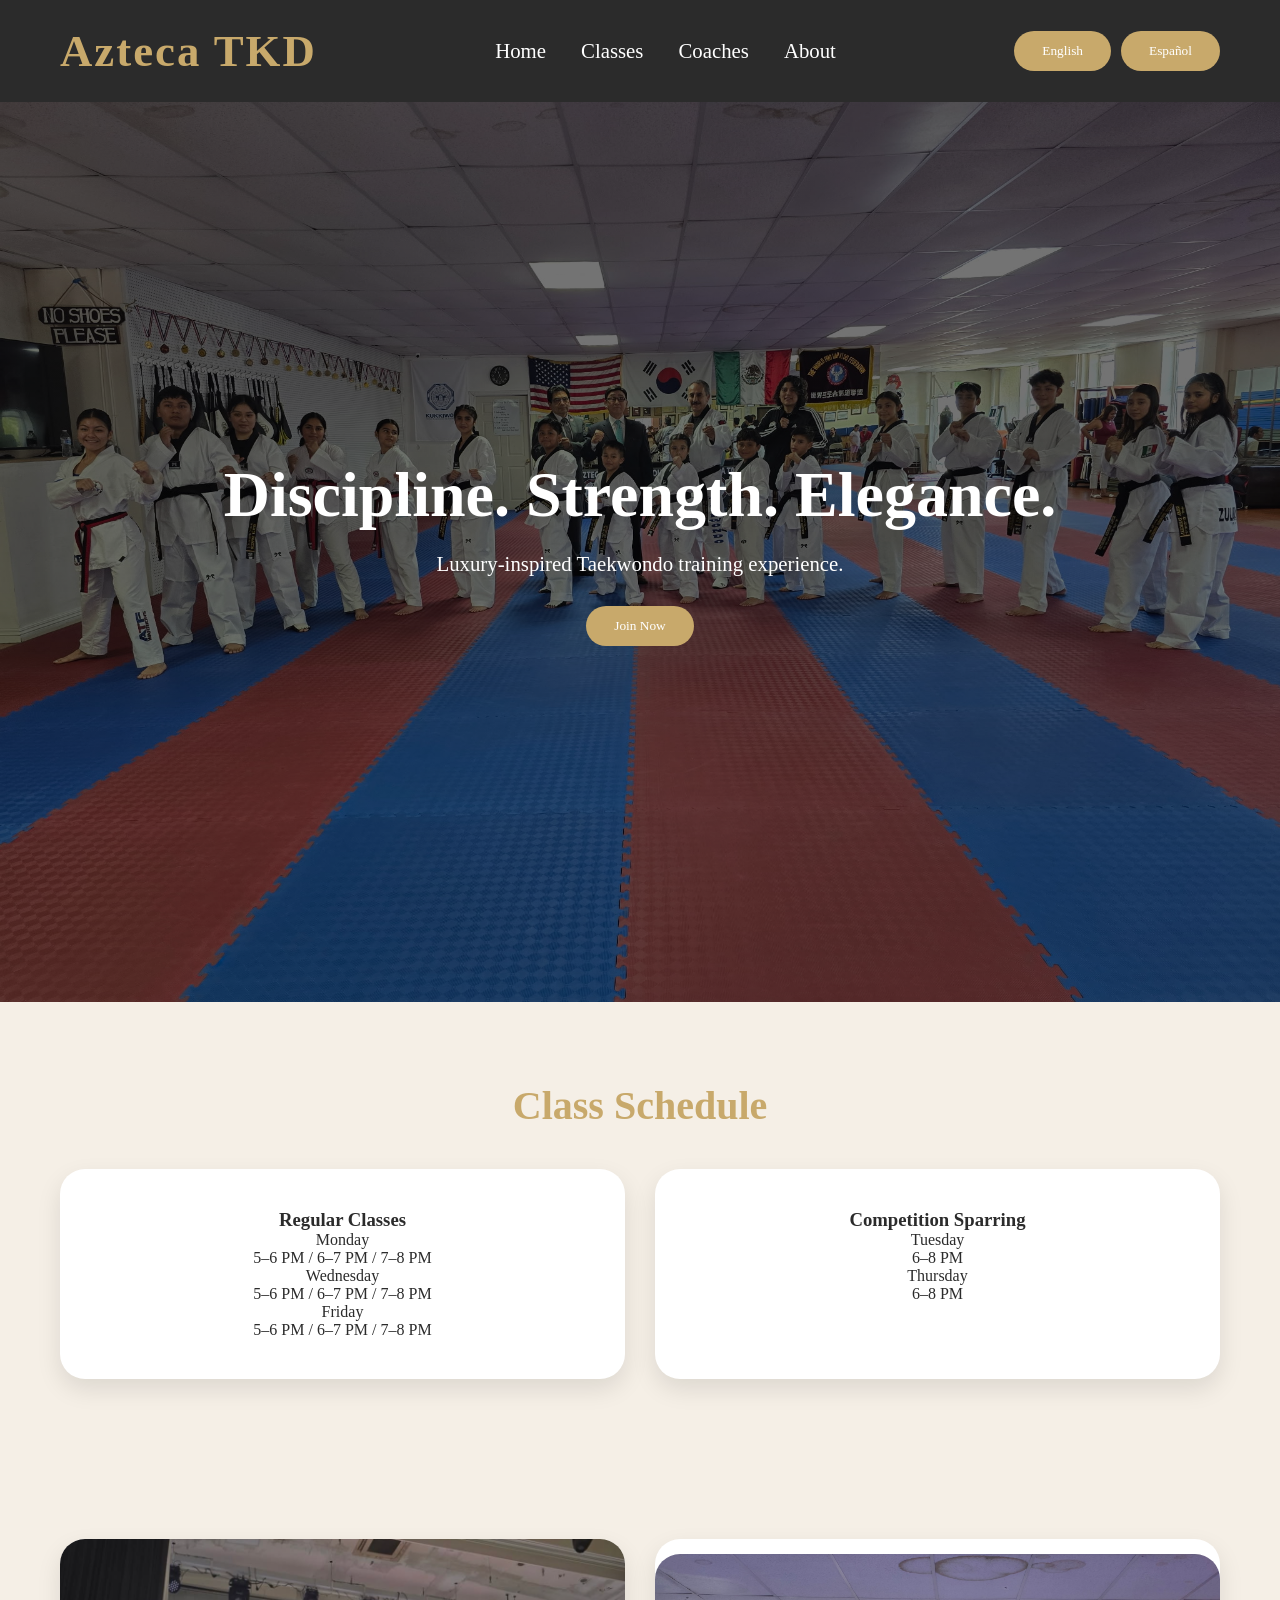
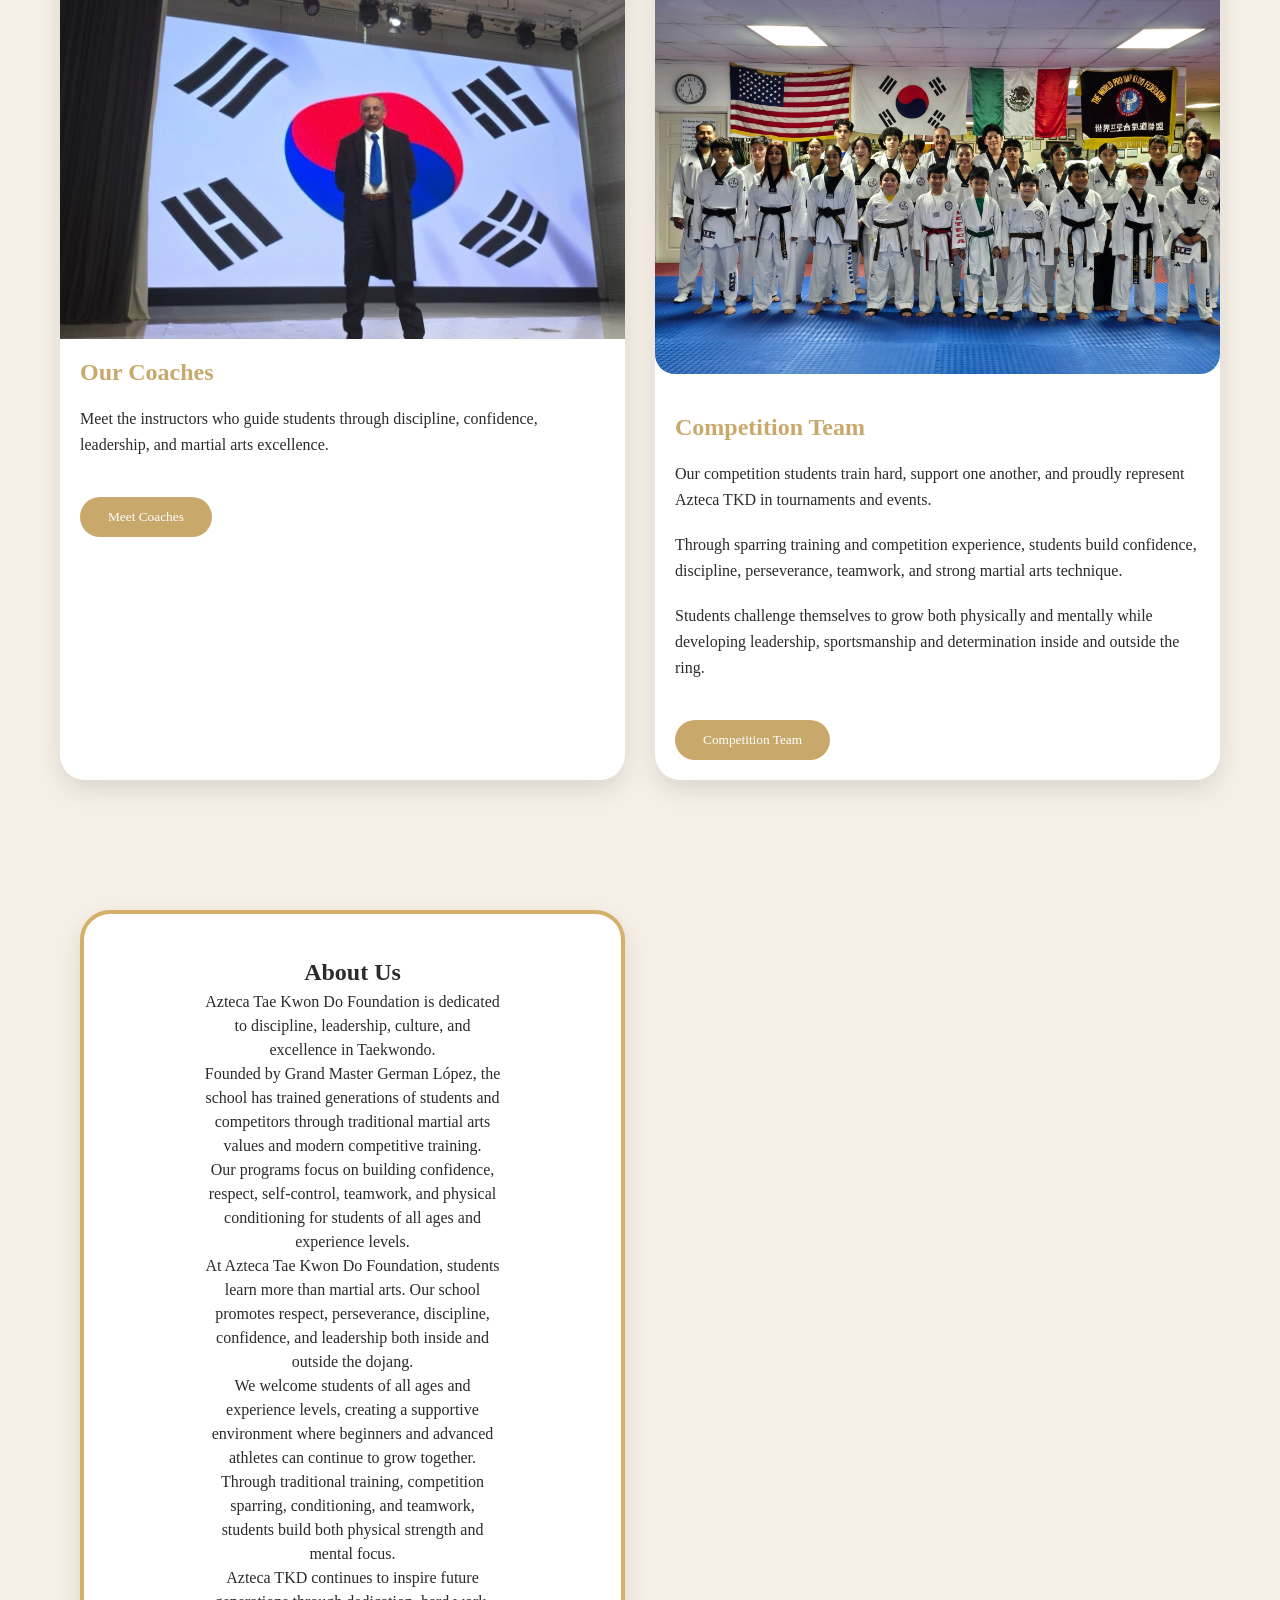
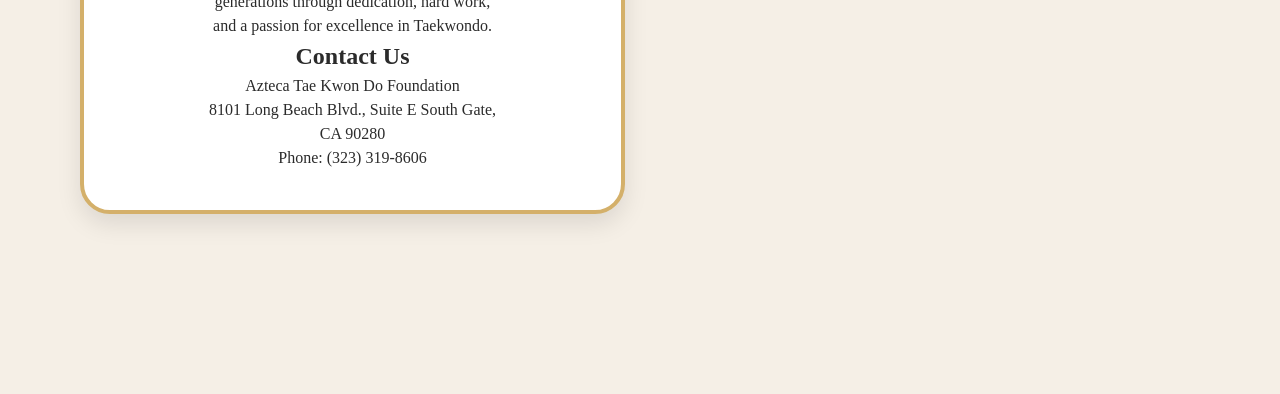
==== index.html @ e2707f48 "Update index.html" ====
<!DOCTYPE html>
<html lang="en">

<head>
    <meta charset="UTF-8">

    <meta name="viewport"
    content="width=device-width, initial-scale=1.0">

    <title>Azteca TKD Foundation</title>

    <link rel="stylesheet" href="style.css">
</head>

<body>

    <!-- ========================= -->
    <!-- NAVBAR -->
    <!-- ========================= -->

    <nav>

        <h1>Azteca TKD</h1>

        <ul>

            <li>
                <a id="nav-home" href="#home">
                    Home
                </a>
            </li>

            <li>
                <a id="nav-classes" href="#classes">
                    Classes
                </a>
            </li>

            <li>
                <a id="nav-coaches" href="#coaches">
                    Coaches
                </a>
            </li>

            <li>
                <a id="nav-about" href="#about">
                    About
                </a>
            </li>

        </ul>

        <div class="language-buttons">

            <button onclick="setLanguage('en')">
                English
            </button>

            <button onclick="setLanguage('es')">
                Español
            </button>

        </div>

    </nav>

    <!-- ========================= -->
    <!-- HERO -->
    <!-- ========================= -->

<header class="hero" id="home">

    <div class="overlay">

        <h2 id="hero-title">
            Discipline. Strength. Elegance.
        </h2>

        <p id="hero-text">
            Luxury-inspired Taekwondo training experience.
        </p>

        <button>
            Join Now
        </button>

    </div>

</header>

    <!-- ========================= -->
    <!-- CLASS SCHEDULE -->
    <!-- ========================= -->

    <section class="schedule" id="classes">

        <h2 id="schedule-title">
            Class Schedule
        </h2>

        <div class="schedule-grid">

            <div class="schedule-card">

                <h3 id="regular-title">
                    Regular Classes
                </h3>

                <div class="class-day">
    <span>Monday</span>
</div>

<p>
    5–6 PM / 6–7 PM / 7–8 PM
</p>

<div class="class-day">
    <span>Wednesday</span>
</div>

<p>
    5–6 PM / 6–7 PM / 7–8 PM
</p>

<div class="class-day">
    <span>Friday</span>
</div>

<p>
    5–6 PM / 6–7 PM / 7–8 PM
</p>
            </div>

            <div class="schedule-card">

                <h3 id="competition-title">
                    Competition Sparring
                </h3>

               <div class="class-day">
    <span>Tuesday</span>
</div>

<p>
    6–8 PM
</p>

<div class="class-day">
    <span>Thursday</span>
</div>

<p>
    6–8 PM
</p>

        </div>

    </section>

    <!-- ========================= -->
    <!-- COACHES -->
    <!-- ========================= -->

    <section class="info-sections" id="coaches">

    <!-- COACHES -->

<div class="info-card">

    <img
        class="card-image"
        src="static/coaches/coach2.jpeg"
        alt="Our Coaches">

    <div class="info-content">

        <h2 id="coaches-title">
            Our Coaches
        </h2>

        <p id="coaches-text1">
            Meet the instructors who guide students through discipline,
            confidence, leadership, and martial arts excellence.
        </p>

        <a href="coaches.html">

            <button id="coach-button">
                Meet Coaches
            </button>

        </a>

    </div>

</div>

    <!-- COMPETITION -->

  <div class="info-card competition-card">

    <img
        class="competition-image"
        src="static/competition/comp14.jpg"
        alt="Competition Team">

    <div class="info-content">

        <h2 id="sparring-title">Competition Team</h2>

        <p id="sparring-text">
            Our competition students train hard, support one another,
            and proudly represent Azteca TKD in tournaments and events.
        </p>

        <p id="sparring-text2">
            Through sparring training and competition experience,
            students build confidence, discipline, perseverance,
            teamwork, and strong martial arts technique.
        </p>

        <p id="sparring-text3">
            Students challenge themselves to grow both physically
            and mentally while developing leadership, sportsmanship
            and determination inside and outside the ring.
        </p>

        <a href="competition.html"><button id="sparring-button">Competition Team</button></a>

    </div>

</div>

<!-- ABOUT SECTION -->

<section id="about" class="about-section">

    <div class="about-box">

    <h2 id="about-title">About Us</h2>

    <p id="about-text1">Azteca Tae Kwon Do Foundation is dedicated to discipline, leadership, culture, and excellence in Taekwondo.</p>

    <p id="about-text2">Founded by Grand Master German López, the school has trained generations of students and competitors through traditional martial arts values and modern competitive training.</p>

    <p id="about-text3">Our programs focus on building confidence, respect, self-control, teamwork, and physical conditioning for students of all ages and experience levels.</p>

    <p id="about-text4">At Azteca Tae Kwon Do Foundation, students learn more than martial arts. Our school promotes respect, perseverance, discipline, confidence, and leadership both inside and outside the dojang.</p>

    <p id="about-text5">We welcome students of all ages and experience levels, creating a supportive environment where beginners and advanced athletes can continue to grow together.</p>

    <p id="about-text6">Through traditional training, competition sparring, conditioning, and teamwork, students build both physical strength and mental focus.</p>

    <p id="about-text7">Azteca TKD continues to inspire future generations through dedication, hard work, and a passion for excellence in Taekwondo.</p>

    <h2 id="contact-title">Contact Us</h2>

    <p id="contact-text1">Azteca Tae Kwon Do Foundation</p>

    <p id="contact-text2">8101 Long Beach Blvd., Suite E South Gate, CA 90280</p>

    <p id="contact-text3">Phone: (323) 319-8606</p>

</div>



</section>

    <!-- ========================= -->
<!-- TRANSLATION -->
<!-- ========================= -->

<script>

function setLanguage(language) {

    if (language === 'es') {

        document.getElementById("nav-home").innerText = "Inicio";
        document.getElementById("nav-classes").innerText = "Clases";
        document.getElementById("nav-coaches").innerText = "Entrenadores";
        document.getElementById("nav-about").innerText = "Nosotros";

        document.getElementById("hero-title").innerText = "Disciplina. Fuerza. Elegancia.";
        document.getElementById("hero-text").innerText = "Experiencia de Taekwondo inspirada en lujo.";

        document.getElementById("schedule-title").innerText = "Horario de Clases";
        document.getElementById("regular-title").innerText = "Clases Regulares";
        document.getElementById("regular-text1").innerText = "Lunes — 5–6 PM / 6–7 PM / 7–8 PM";
        document.getElementById("regular-text2").innerText = "Miércoles — 5–6 PM / 6–7 PM / 7–8 PM";
        document.getElementById("regular-text3").innerText = "Viernes — 5–6 PM / 6–7 PM / 7–8 PM";

        document.getElementById("competition-title").innerText = "Sparring Competitivo";
        document.getElementById("competition-text1").innerText = "Martes — 6–8 PM";
        document.getElementById("competition-text2").innerText = "Jueves — 6–8 PM";

        document.getElementById("coaches-title").innerText = "Nuestros Entrenadores";
        document.getElementById("coaches-text1").innerText = "Dirigido por el Gran Maestro German López Alvarez, nuestro equipo de entrenadores está dedicado a enseñar disciplina, liderazgo, confianza y excelencia en artes marciales.";
        document.getElementById("coach-button").innerText = "Conocer Entrenadores";

        document.getElementById("sparring-title").innerText = "Equipo de Competencia";
        document.getElementById("sparring-text").innerText = "Nuestros estudiantes de competencia entrenan duro, se apoyan mutuamente y representan con orgullo a Azteca TKD en torneos y eventos.";
        document.getElementById("sparring-text2").innerText = "A través del entrenamiento de combate y la experiencia en competencias, los estudiantes desarrollan confianza, disciplina, perseverancia, trabajo en equipo y una fuerte técnica de artes marciales.";
        document.getElementById("sparring-text3").innerText = "Los estudiantes se desafían a crecer física y mentalmente mientras desarrollan liderazgo, deportividad y determinación dentro y fuera del ring.";
        document.getElementById("sparring-button").innerText = "Equipo de Competencia";

        document.getElementById("about-title").innerText = "Sobre Nosotros";
        document.getElementById("about-text1").innerText = "Azteca Tae Kwon Do Foundation está dedicada a la disciplina, liderazgo, cultura y excelencia en Taekwondo.";
        document.getElementById("about-text2").innerText = "Fundada por el Gran Maestro German López, la escuela ha entrenado generaciones de estudiantes y competidores.";
        document.getElementById("about-text3").innerText = "Nuestros programas se enfocan en desarrollar confianza, respeto y condición física.";
        document.getElementById("about-text4").innerText = "Nuestra escuela promueve respeto, perseverancia, disciplina y liderazgo.";
        document.getElementById("about-text5").innerText = "Damos la bienvenida a estudiantes de todas las edades y niveles.";
        document.getElementById("about-text6").innerText = "A través del entrenamiento tradicional y sparring competitivo, los estudiantes desarrollan fuerza física y enfoque mental.";
        document.getElementById("about-text7").innerText = "Azteca TKD continúa inspirando futuras generaciones mediante dedicación y pasión por la excelencia.";

        document.getElementById("contact-title").innerText = "Contáctanos";
        document.getElementById("contact-text1").innerText = "Azteca Tae Kwon Do Foundation";
        document.getElementById("contact-text2").innerText = "8101 Long Beach Blvd., Suite E South Gate, CA 90280";
        document.getElementById("contact-text3").innerText = "Teléfono: (323) 319-8606";

    } else {
        location.reload();
    }
}

</script>
---- style.css ----
* {
    margin: 0;
    padding: 0;
    box-sizing: border-box;
    font-family: "Times New Roman", Times, serif;
}

html {
    scroll-behavior: smooth;
}

body {
    background: #f5efe6;
    color: #2b2b2b;
}

/* ========================= */
/* NAVBAR */
/* ========================= */

nav {
    display: flex;

    justify-content: space-between;

    align-items: center;

    padding: 25px 60px;

    background: #2b2b2b;

    color: white;

    position: sticky;

    top: 0;

    z-index: 1000;
}

nav h1 {
    color: #c8a96b;

    font-size: 2.8rem;

    letter-spacing: 2px;
}

nav ul {
    display: flex;

    list-style: none;

    gap: 35px;
}

nav a {
    color: white;

    text-decoration: none;

    font-size: 1.3rem;

    transition: 0.3s;
}

nav a:hover {
    color: #c8a96b;
}

.language-buttons {
    display: flex;

    gap: 12px;
}

.language-buttons {
    display: flex;

    gap: 10px;
}

/* ========================= */
/* BUTTONS */
/* ========================= */

button {
    padding: 12px 28px;

    border: none;

    border-radius: 30px;

    background: #c8a96b;

    color: white;

    cursor: pointer;

    transition: 0.3s;
}

button:hover {
    background: #b18f54;
}

/* ========================= */
/* HERO */
/* ========================= */

.hero {
    height: 100vh;

    background:
    linear-gradient(
    rgba(0,0,0,0.55),
    rgba(0,0,0,0.55)),
    url("static/images/hero-team.jpg");

    background-size: cover;

    background-position: center;

    background-repeat: no-repeat;

    display: flex;

    justify-content: center;

    align-items: center;

    text-align: center;

    color: white;
}

.overlay h2 {
    font-size: 4rem;

    margin-bottom: 20px;
}

.overlay p {
    font-size: 1.3rem;

    margin-bottom: 30px;
}

/* ========================= */
/* SCHEDULE */
/* ========================= */

.schedule {
    padding: 80px 60px;

    text-align: center;
}

.schedule h2 {
    font-size: 2.5rem;

    margin-bottom: 40px;

    color: #c8a96b;
}

.schedule-grid {
    display: grid;

    grid-template-columns: repeat(2, 1fr);

    gap: 30px;
}

.schedule-card {
    background: white;

    padding: 40px;

    border-radius: 25px;

    box-shadow: 0 10px 25px rgba(0,0,0,0.1);
}

/* ========================= */
/* INFO CARDS */
/* ========================= */

.info-sections {
    display: grid;

    grid-template-columns: repeat(2, 1fr);

    gap: 30px;

    padding: 80px 60px;
}

.info-card {
    background: white;

    border-radius: 25px;

    overflow: hidden;

    box-shadow: 0 10px 25px rgba(0,0,0,0.1);

    transition: 0.3s;
}

.info-card:hover {
    transform: translateY(-10px);
}

.placeholder-image {
    width: 100%;

    height: 250px;

    background: #d6c7ae;
}

.info-card h2 {
    margin: 20px;

    color: #c8a96b;
}

.info-card p {
    margin: 20px;

    line-height: 1.6;
}

.info-card button {
    margin: 20px;
}

/* ========================= */
/* ABOUT */
/* ========================= */

.about {
    padding: 80px 60px;

    text-align: center;
}

.about h2 {
    font-size: 2.5rem;

    margin-bottom: 20px;

    color: #c8a96b;
}

.about p {
    margin-bottom: 20px;

    line-height: 1.8;
}
/* ========================= */
/* YOUTUBE VIDEO */
/* ========================= */

.youtube-video {

    width: 100%;

    height: 350px;

    border-radius: 20px;

    margin-top: 20px;

    box-shadow: 0 10px 25px rgba(0,0,0,0.2);
}

/* ========================= */
/* COMPETITION GALLERY */
/* ========================= */

.competition-gallery {

    display: grid;

    grid-template-columns:
    repeat(auto-fit, minmax(250px, 1fr));

    gap: 20px;

    margin-top: 30px;
}

.competition-gallery img {

    width: 100%;

    height: 300px;

    object-fit: cover;

    border-radius: 20px;

    transition: 0.3s;

    box-shadow: 0 10px 25px rgba(0,0,0,0.15);
}

.competition-gallery img:hover {

    transform: scale(1.03);
}
/* YOUTUBE VIDEO */

.youtube-video {

    width: 100%;

    height: 400px;

    border-radius: 20px;

    margin-top: 30px;

    margin-bottom: 40px;
}

/* COMPETITION GALLERY */

.competition-gallery {

    display: grid;

    grid-template-columns:
    repeat(auto-fit, minmax(250px, 1fr));

    gap: 20px;

    margin-top: 30px;
}

.competition-gallery img {

    width: 100%;

    height: 300px;

    object-fit: cover;

    border-radius: 20px;

    transition: 0.3s;

    box-shadow: 0 10px 25px rgba(0,0,0,0.2);
}

.competition-gallery img:hover {

    transform: scale(1.03);
}
.competition-gallery {
    display: grid;
    grid-template-columns: repeat(auto-fit, minmax(250px, 1fr));
    gap: 20px;
    margin-top: 40px;
}

.competition-gallery img {
    width: 100%;
    border-radius: 15px;
    object-fit: cover;
}
.competition-page {

    padding: 60px;

    max-width: 1400px;

    margin: auto;
}

.competition-page h1 {

    font-size: 3rem;

    margin-bottom: 20px;

    text-align: center;
}

.competition-page p {

    font-size: 1.2rem;

    line-height: 1.8;

    margin-bottom: 20px;

    text-align: center;
}

.competition-gallery {

    display: grid;

    grid-template-columns:
    repeat(auto-fit, minmax(250px, 1fr));

    gap: 20px;

    margin-top: 40px;
}

.competition-gallery img {

    width: 100%;

    height: 300px;

    object-fit: cover;

    border-radius: 20px;

    box-shadow: 0 10px 25px rgba(0,0,0,0.2);

    transition: 0.3s;
}

.competition-gallery img:hover {

    transform: scale(1.03);
}

.competition-video {

    margin-top: 60px;
}

.back-button {

    display: inline-block;

    margin-top: 50px;

    text-decoration: none;

    font-size: 1.2rem;

    color: black;
}
.coach-hero {
    margin-bottom: 40px;
    text-align: center;
}

.coach-hero img {
    width: 100%;
    max-width: 1000px;
    border-radius: 25px;
    object-fit: cover;
    box-shadow: 0 10px 30px rgba(0,0,0,0.25);
}
.card-image{
    width: 100%;
    height: 320px;
    object-fit: contain;
    object-position: center;
    background: #d6c7ae;
    display: block;

    border-top-left-radius: 25px;
    border-top-right-radius: 25px;
}
/* COACH IMAGE */

.coach-gallery {

    display: flex;

    justify-content: center;

    margin-top: 25px;
}

.coach-gallery img {

    width: 400px;

    max-width: 90%;

    border-radius: 20px;

    object-fit: cover;

    box-shadow: 0 10px 25px rgba(0,0,0,0.2);
}
.card-image{
    width: 100%;
    height: 400px;
    object-fit: cover;
    border-radius: 20px 20px 0 0;
}
.competition-image{
    width: 100%;
    height: 230px;
    object-fit: cover;
    border-radius: 20px 20px 0 0;
}
.competition-card{

    display: flex;

    flex-direction: column;
}

.competition-image{

    width: 100%;

    height: 230px;

    object-fit: cover;

    border-radius: 20px;

    margin-top: 15px;

    margin-bottom: 20px;
}
.competition-image{

    width: 100%;

    height: 420px;

    object-fit: cover;

    border-top-left-radius: 25px;

    border-top-right-radius: 25px;
}
.about-section{

    width: 100%;

    display: flex;

    justify-content: center;

    margin-top: 100px;

    margin-bottom: 100px;
}

.about-box{

    width: 99%;

    max-width: 2400px;

    margin-left: 20px;

    background: white;

    padding: 40px 120px;

    border-radius: 30px;

    border: 4px solid #d4b06a;

    text-align: center;

    line-height: 1.5;

    box-shadow: 0 10px 25px rgba(0,0,0,0.1);
}
@media (max-width: 768px){

    nav{
        flex-direction: column;
        gap: 15px;
        padding: 20px;
    }

    nav ul{
        flex-direction: column;
        gap: 15px;
        text-align: center;
    }

    .schedule-grid,
    .info-sections{
        grid-template-columns: 1fr;
        padding: 30px 20px;
    }

    .info-card{
        width: 100%;
    }

    .card-image,
    .competition-image{
        height: auto;
        width: 100%;
    }

    .about-box{
        width: 95%;
        padding: 30px 20px;
        margin-left: 0;
    }

    .hero h2{
        font-size: 2.5rem;
    }
}
@media (max-width: 768px) {

    .info-sections {
        display: flex;
        flex-direction: column;
        width: 100%;
        padding: 30px 20px;
    }

    .info-card,
    .competition-card {
        width: 100%;
        display: block;
    }

    .card-image,
    .competition-image {
        width: 100%;
        height: auto;
        max-height: none;
    }

    .about-box {
        width: 95%;
        margin: 0 auto;
        padding: 30px 20px;
    }
}
html, body{
    overflow-x: hidden;
    width: 100%;
}

@media (max-width: 768px){

    nav{
        flex-direction: column;
        align-items: center;
        text-align: center;
        gap: 15px;
        padding: 20px;
    }

    nav ul{
        flex-direction: column;
        gap: 10px;
        padding: 0;
    }

    .schedule-grid,
    .info-sections{
        display: flex;
        flex-direction: column;
        align-items: center;
        width: 100%;
    }

    .info-card,
    .competition-card,
    .schedule-card{
        width: 90%;
        max-width: 350px;
    }

    .card-image,
    .competition-image{
        width: 100%;
        height: auto;
    }

    .about-box{
        width: 90%;
        margin: auto;
    }
}
@media (max-width: 768px){

    nav,
    .schedule,
    .info-sections,
    .about-section{
        width: 100% !important;
        max-width: 100% !important;
        overflow-x: hidden !important;
    }

    .schedule-grid,
    .info-sections{
        display: flex !important;
        flex-direction: column !important;
        align-items: center !important;
        grid-template-columns: none !important;
    }

    .schedule-card,
    .info-card,
    .competition-card{
        width: 90% !important;
        max-width: 360px !important;
        margin: 20px auto !important;
    }

    .card-image,
    .competition-image{
        width: 100% !important;
        height: auto !important;
    }

    nav{
        flex-direction: column !important;
    }

    nav ul{
        flex-wrap: wrap !important;
        justify-content: center !important;
    }
}
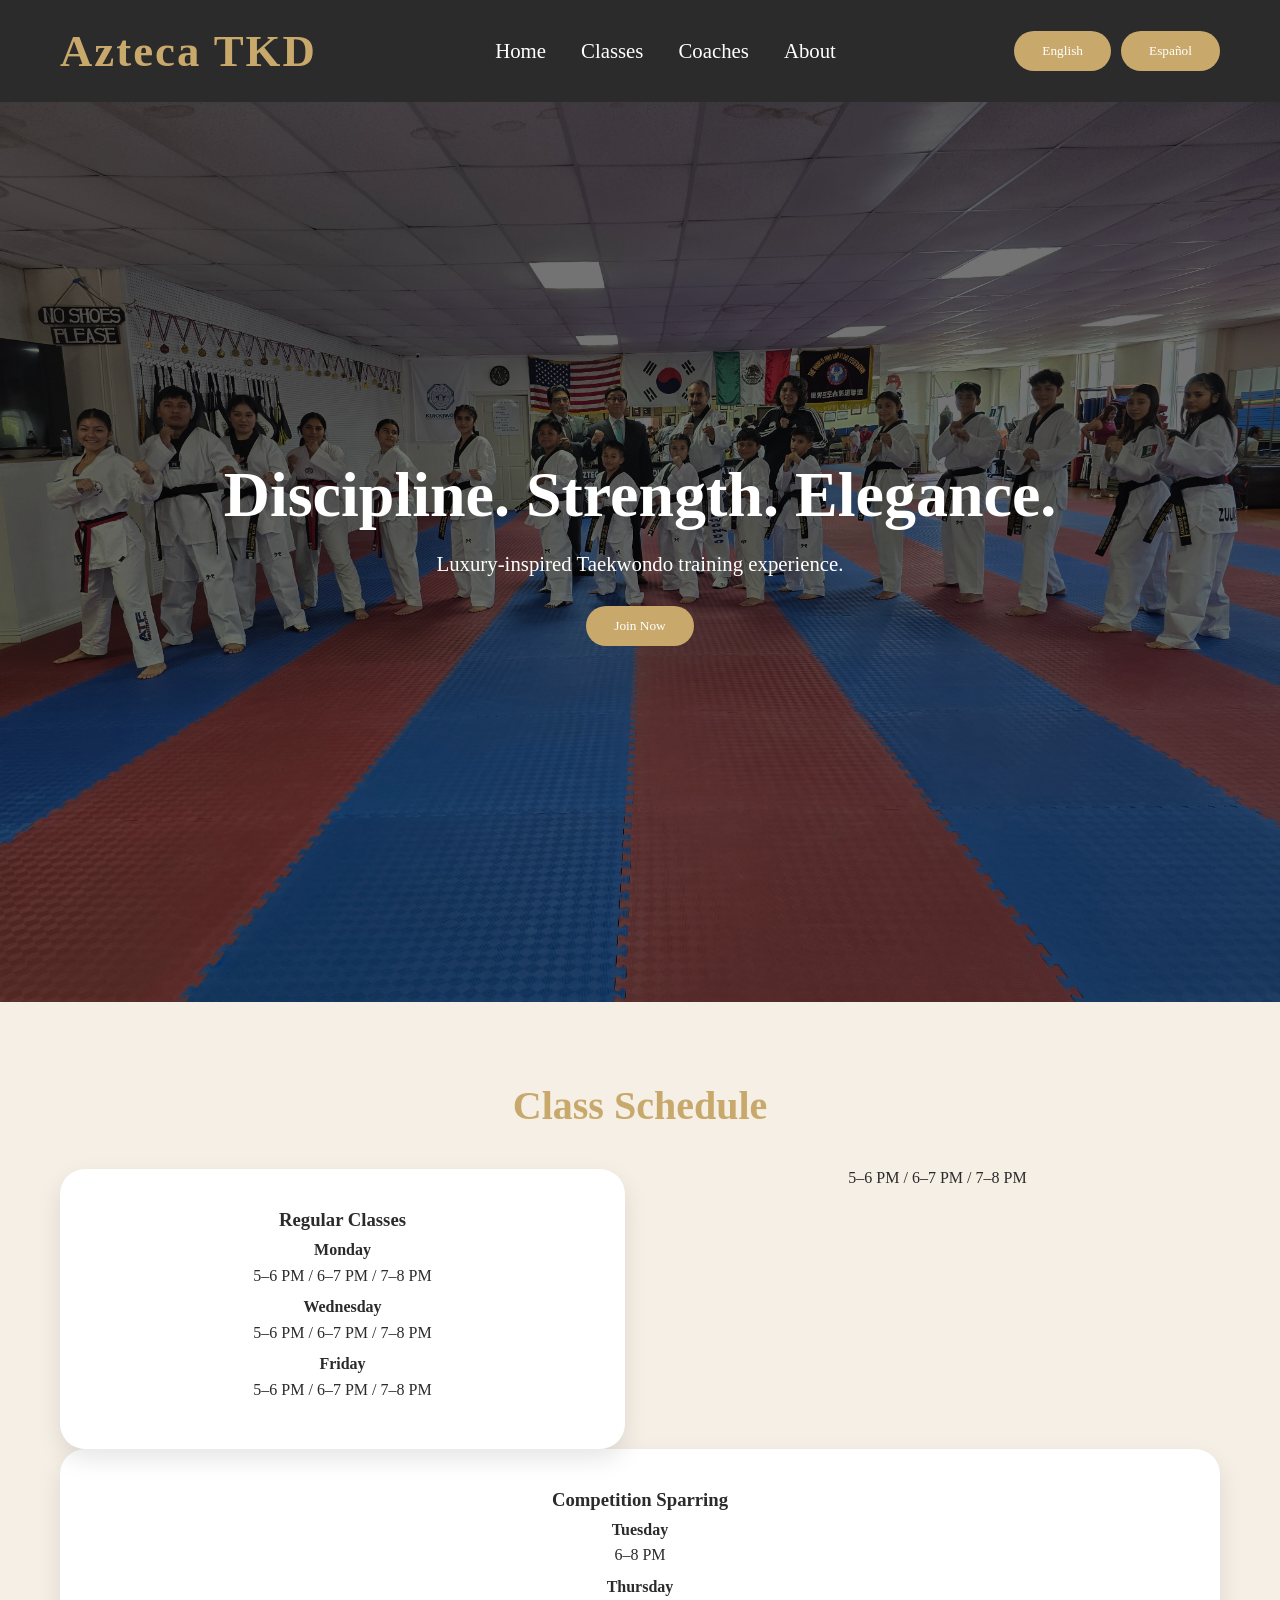
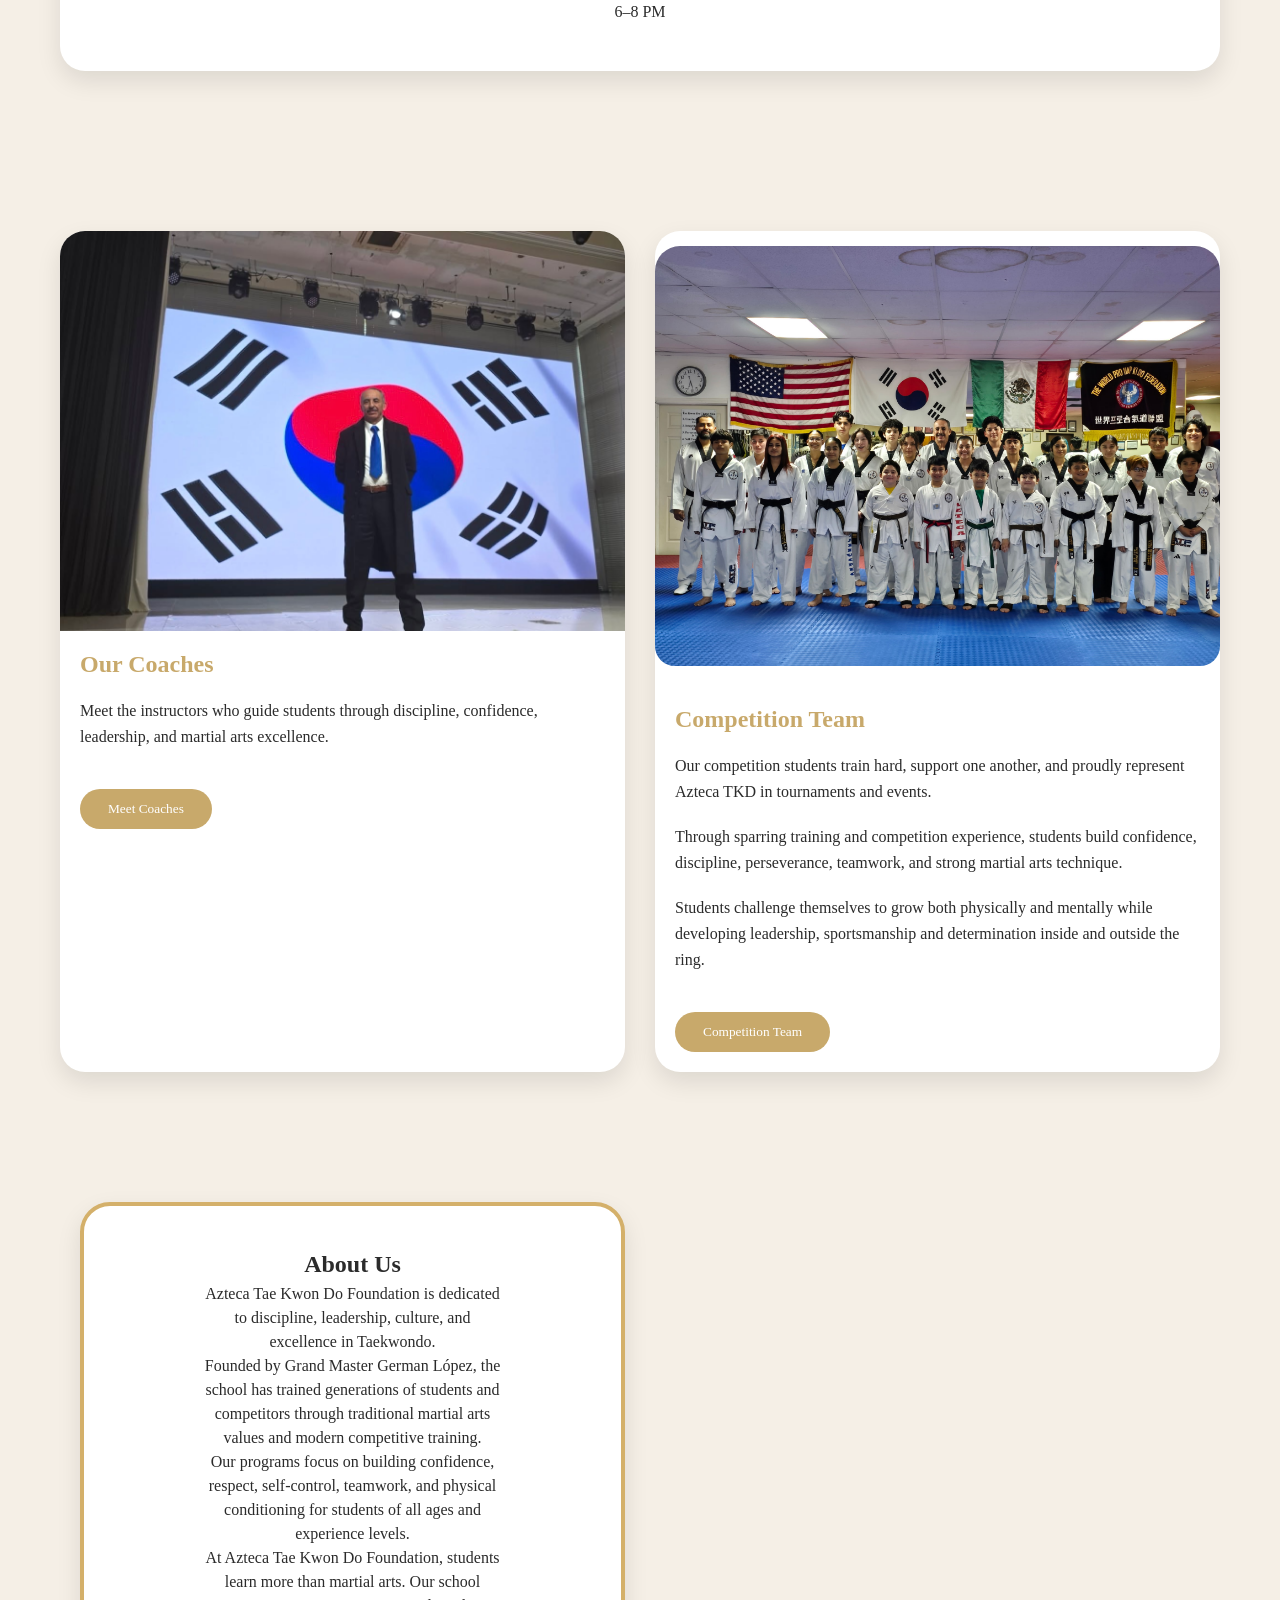
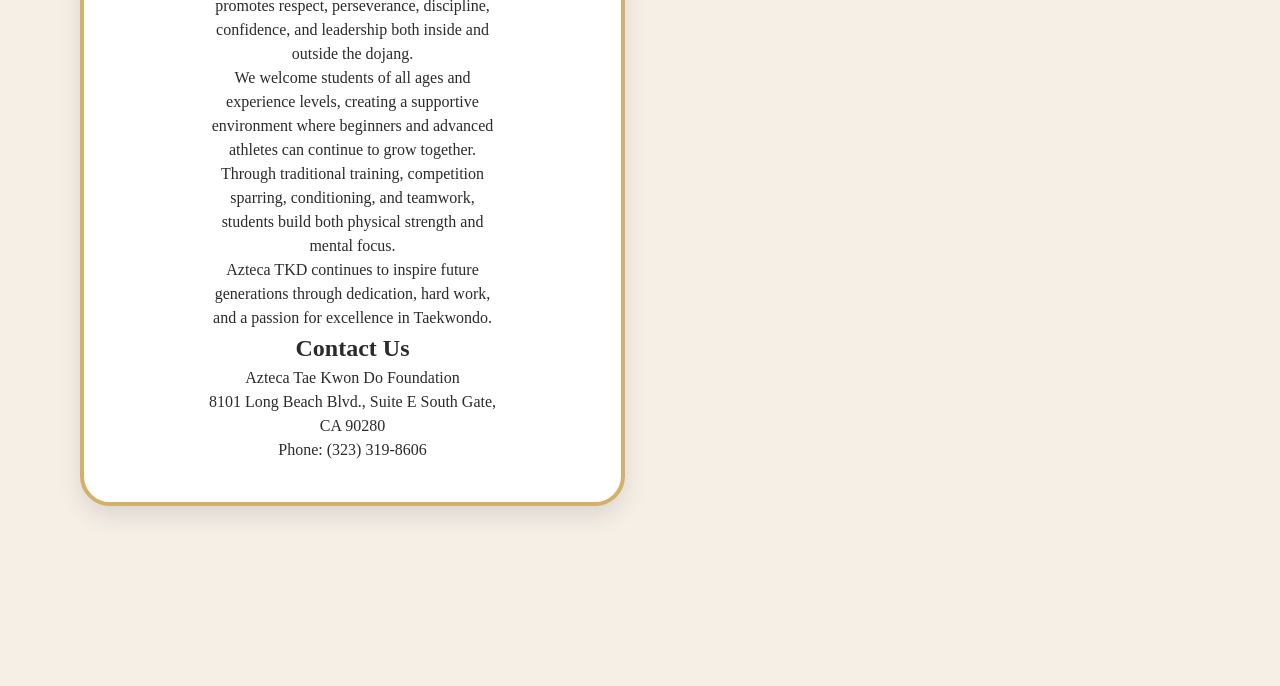
==== commit 33d974e1: "Update index.html" ====
--- a/index.html
+++ b/index.html
@@ -100,30 +100,23 @@
 
         <div class="schedule-grid">
 
-            <div class="schedule-card">
-
-                <h3 id="regular-title">
-                    Regular Classes
-                </h3>
-
-                <div class="class-day">
-    <span>Monday</span>
-</div>
-
-<p>
-    5–6 PM / 6–7 PM / 7–8 PM
-</p>
-
-<div class="class-day">
-    <span>Wednesday</span>
-</div>
-
-<p>
-    5–6 PM / 6–7 PM / 7–8 PM
-</p>
-
-<div class="class-day">
-    <span>Friday</span>
+           <div class="schedule-card">
+    <h3>Regular Classes</h3>
+
+    <p id="regular-text1">
+        <strong>Monday</strong><br>
+        5–6 PM / 6–7 PM / 7–8 PM
+    </p>
+
+    <p id="regular-text2">
+        <strong>Wednesday</strong><br>
+        5–6 PM / 6–7 PM / 7–8 PM
+    </p>
+
+    <p id="regular-text3">
+        <strong>Friday</strong><br>
+        5–6 PM / 6–7 PM / 7–8 PM
+    </p>
 </div>
 
 <p>
@@ -132,28 +125,18 @@
             </div>
 
             <div class="schedule-card">
-
-                <h3 id="competition-title">
-                    Competition Sparring
-                </h3>
-
-               <div class="class-day">
-    <span>Tuesday</span>
-</div>
-
-<p>
-    6–8 PM
-</p>
-
-<div class="class-day">
-    <span>Thursday</span>
-</div>
-
-<p>
-    6–8 PM
-</p>
-
-        </div>
+    <h3>Competition Sparring</h3>
+
+    <p id="competition-text1">
+        <strong>Tuesday</strong><br>
+        6–8 PM
+    </p>
+
+    <p id="competition-text2">
+        <strong>Thursday</strong><br>
+        6–8 PM
+    </p>
+</div>
 
     </section>
 
--- a/style.css
+++ b/style.css
@@ -732,3 +732,12 @@
         justify-content: center !important;
     }
 }
+.schedule-card p {
+    margin: 6px 0;
+    line-height: 1.6;
+}
+
+.schedule-card br {
+    display: block;
+    margin-bottom: 10px;
+}
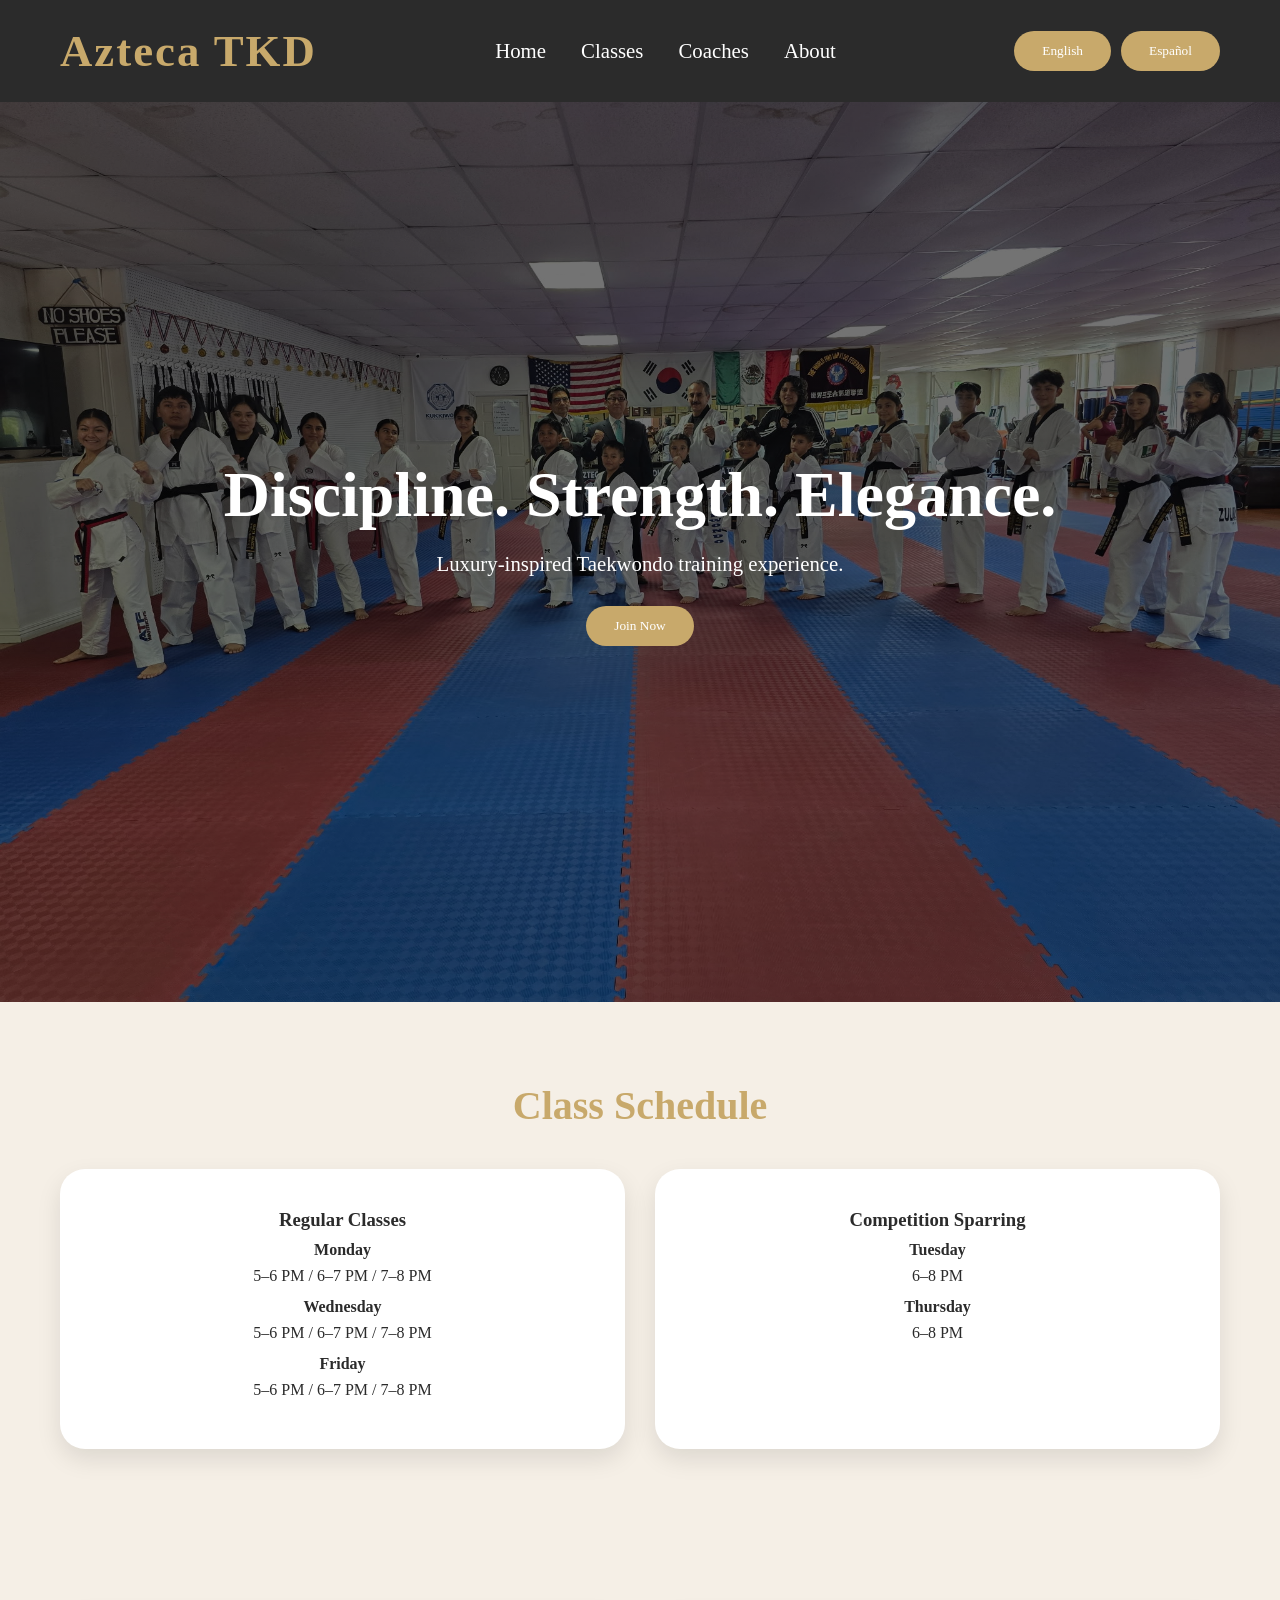
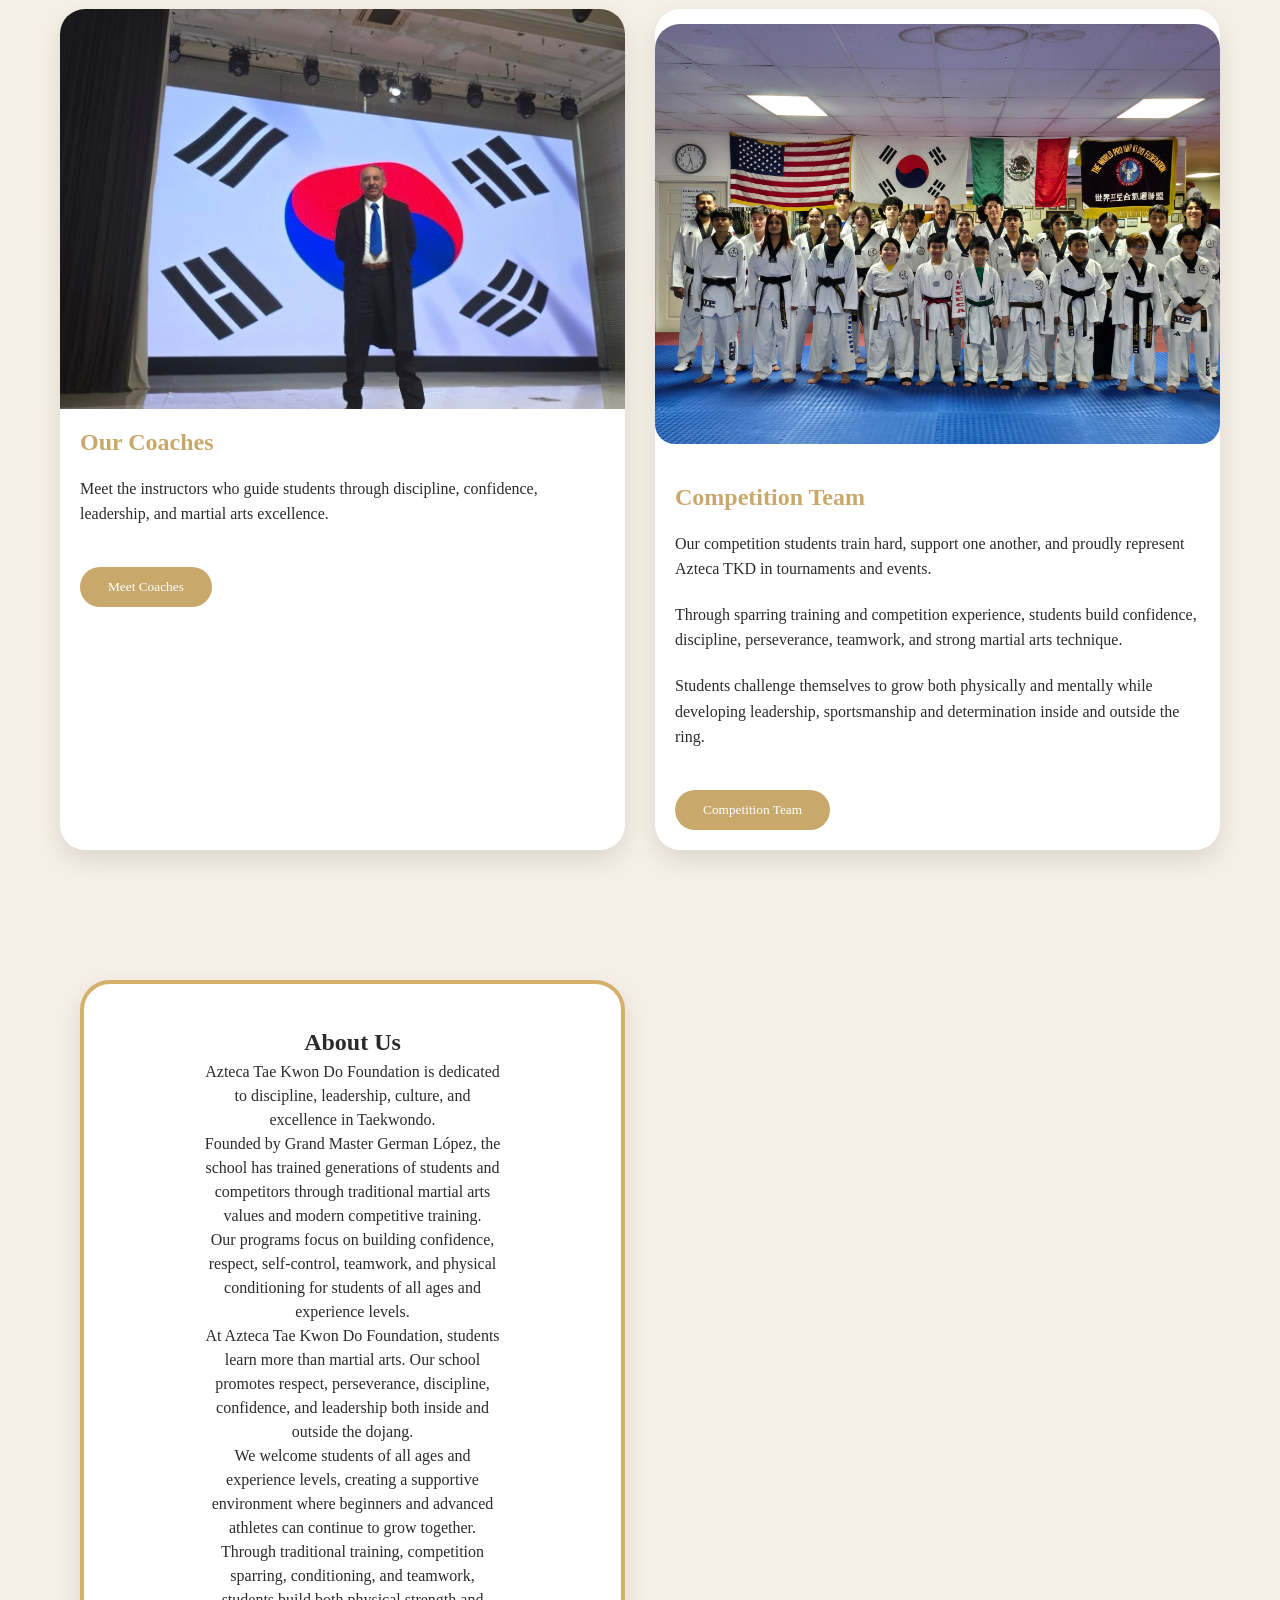
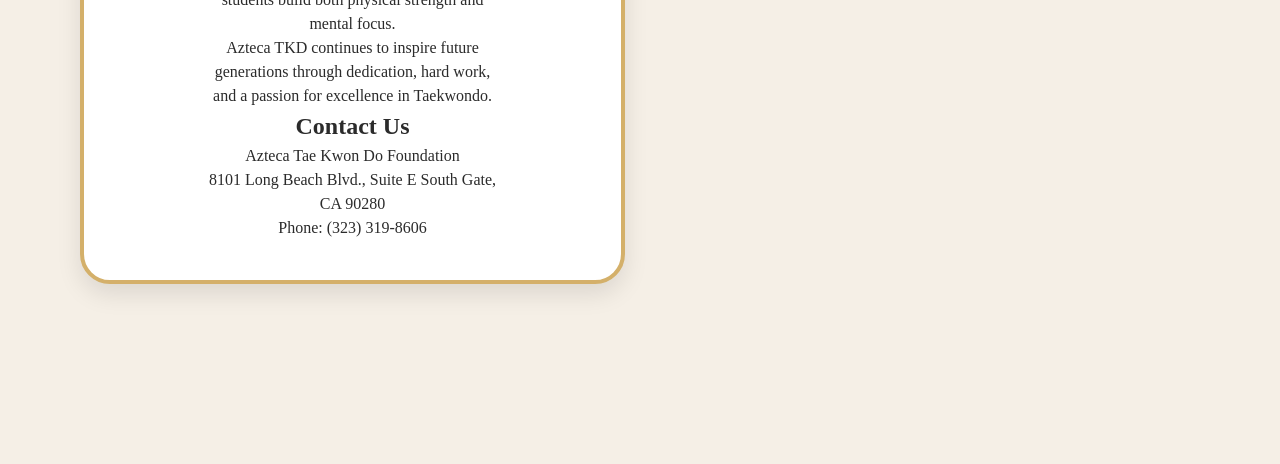
==== commit b1c96cb3: "Update index.html" ====
--- a/index.html
+++ b/index.html
@@ -101,7 +101,7 @@
         <div class="schedule-grid">
 
            <div class="schedule-card">
-    <h3>Regular Classes</h3>
+    <h3 id="regular-title">Regular Classes</h3>
 
     <p id="regular-text1">
         <strong>Monday</strong><br>
@@ -119,13 +119,8 @@
     </p>
 </div>
 
-<p>
-    5–6 PM / 6–7 PM / 7–8 PM
-</p>
-            </div>
-
             <div class="schedule-card">
-    <h3>Competition Sparring</h3>
+    <h3 id="competition-title">Competition Sparring</h3>
 
     <p id="competition-text1">
         <strong>Tuesday</strong><br>
@@ -255,56 +250,63 @@
 <!-- ========================= -->
 
 <script>
+function changeText(id, text, html = false) {
+    const item = document.getElementById(id);
+
+    if (item) {
+        if (html) {
+            item.innerHTML = text;
+        } else {
+            item.innerText = text;
+        }
+    }
+}
 
 function setLanguage(language) {
-
     if (language === 'es') {
-
-        document.getElementById("nav-home").innerText = "Inicio";
-        document.getElementById("nav-classes").innerText = "Clases";
-        document.getElementById("nav-coaches").innerText = "Entrenadores";
-        document.getElementById("nav-about").innerText = "Nosotros";
-
-        document.getElementById("hero-title").innerText = "Disciplina. Fuerza. Elegancia.";
-        document.getElementById("hero-text").innerText = "Experiencia de Taekwondo inspirada en lujo.";
-
-        document.getElementById("schedule-title").innerText = "Horario de Clases";
-        document.getElementById("regular-title").innerText = "Clases Regulares";
-        document.getElementById("regular-text1").innerText = "Lunes — 5–6 PM / 6–7 PM / 7–8 PM";
-        document.getElementById("regular-text2").innerText = "Miércoles — 5–6 PM / 6–7 PM / 7–8 PM";
-        document.getElementById("regular-text3").innerText = "Viernes — 5–6 PM / 6–7 PM / 7–8 PM";
-
-        document.getElementById("competition-title").innerText = "Sparring Competitivo";
-        document.getElementById("competition-text1").innerText = "Martes — 6–8 PM";
-        document.getElementById("competition-text2").innerText = "Jueves — 6–8 PM";
-
-        document.getElementById("coaches-title").innerText = "Nuestros Entrenadores";
-        document.getElementById("coaches-text1").innerText = "Dirigido por el Gran Maestro German López Alvarez, nuestro equipo de entrenadores está dedicado a enseñar disciplina, liderazgo, confianza y excelencia en artes marciales.";
-        document.getElementById("coach-button").innerText = "Conocer Entrenadores";
-
-        document.getElementById("sparring-title").innerText = "Equipo de Competencia";
-        document.getElementById("sparring-text").innerText = "Nuestros estudiantes de competencia entrenan duro, se apoyan mutuamente y representan con orgullo a Azteca TKD en torneos y eventos.";
-        document.getElementById("sparring-text2").innerText = "A través del entrenamiento de combate y la experiencia en competencias, los estudiantes desarrollan confianza, disciplina, perseverancia, trabajo en equipo y una fuerte técnica de artes marciales.";
-        document.getElementById("sparring-text3").innerText = "Los estudiantes se desafían a crecer física y mentalmente mientras desarrollan liderazgo, deportividad y determinación dentro y fuera del ring.";
-        document.getElementById("sparring-button").innerText = "Equipo de Competencia";
-
-        document.getElementById("about-title").innerText = "Sobre Nosotros";
-        document.getElementById("about-text1").innerText = "Azteca Tae Kwon Do Foundation está dedicada a la disciplina, liderazgo, cultura y excelencia en Taekwondo.";
-        document.getElementById("about-text2").innerText = "Fundada por el Gran Maestro German López, la escuela ha entrenado generaciones de estudiantes y competidores.";
-        document.getElementById("about-text3").innerText = "Nuestros programas se enfocan en desarrollar confianza, respeto y condición física.";
-        document.getElementById("about-text4").innerText = "Nuestra escuela promueve respeto, perseverancia, disciplina y liderazgo.";
-        document.getElementById("about-text5").innerText = "Damos la bienvenida a estudiantes de todas las edades y niveles.";
-        document.getElementById("about-text6").innerText = "A través del entrenamiento tradicional y sparring competitivo, los estudiantes desarrollan fuerza física y enfoque mental.";
-        document.getElementById("about-text7").innerText = "Azteca TKD continúa inspirando futuras generaciones mediante dedicación y pasión por la excelencia.";
-
-        document.getElementById("contact-title").innerText = "Contáctanos";
-        document.getElementById("contact-text1").innerText = "Azteca Tae Kwon Do Foundation";
-        document.getElementById("contact-text2").innerText = "8101 Long Beach Blvd., Suite E South Gate, CA 90280";
-        document.getElementById("contact-text3").innerText = "Teléfono: (323) 319-8606";
-
+        changeText("nav-home", "Inicio");
+        changeText("nav-classes", "Clases");
+        changeText("nav-coaches", "Entrenadores");
+        changeText("nav-about", "Nosotros");
+
+        changeText("hero-title", "Disciplina. Fuerza. Elegancia.");
+        changeText("hero-text", "Experiencia de Taekwondo inspirada en lujo.");
+
+        changeText("schedule-title", "Horario de Clases");
+        changeText("regular-title", "Clases Regulares");
+        changeText("regular-text1", "<strong>Lunes</strong><br>5–6 PM / 6–7 PM / 7–8 PM", true);
+        changeText("regular-text2", "<strong>Miércoles</strong><br>5–6 PM / 6–7 PM / 7–8 PM", true);
+        changeText("regular-text3", "<strong>Viernes</strong><br>5–6 PM / 6–7 PM / 7–8 PM", true);
+
+        changeText("competition-title", "Sparring Competitivo");
+        changeText("competition-text1", "<strong>Martes</strong><br>6–8 PM", true);
+        changeText("competition-text2", "<strong>Jueves</strong><br>6–8 PM", true);
+
+        changeText("coaches-title", "Nuestros Entrenadores");
+        changeText("coaches-text1", "Dirigido por el Gran Maestro German López Alvarez, nuestro equipo de entrenadores está dedicado a enseñar disciplina, liderazgo, confianza y excelencia en artes marciales.");
+        changeText("coach-button", "Conocer Entrenadores");
+
+        changeText("sparring-title", "Equipo de Competencia");
+        changeText("sparring-text", "Nuestros estudiantes de competencia entrenan duro, se apoyan mutuamente y representan con orgullo a Azteca TKD en torneos y eventos.");
+        changeText("sparring-text2", "A través del entrenamiento de combate y la experiencia en competencias, los estudiantes desarrollan confianza, disciplina, perseverancia, trabajo en equipo y una fuerte técnica de artes marciales.");
+        changeText("sparring-text3", "Los estudiantes se desafían a crecer física y mentalmente mientras desarrollan liderazgo, deportividad y determinación dentro y fuera del ring.");
+        changeText("sparring-button", "Equipo de Competencia");
+
+        changeText("about-title", "Sobre Nosotros");
+        changeText("about-text1", "Azteca Tae Kwon Do Foundation está dedicada a la disciplina, liderazgo, cultura y excelencia en Taekwondo.");
+        changeText("about-text2", "Fundada por el Gran Maestro German López, la escuela ha entrenado generaciones de estudiantes y competidores.");
+        changeText("about-text3", "Nuestros programas se enfocan en desarrollar confianza, respeto y condición física.");
+        changeText("about-text4", "Nuestra escuela promueve respeto, perseverancia, disciplina y liderazgo.");
+        changeText("about-text5", "Damos la bienvenida a estudiantes de todas las edades y niveles.");
+        changeText("about-text6", "A través del entrenamiento tradicional y sparring competitivo, los estudiantes desarrollan fuerza física y enfoque mental.");
+        changeText("about-text7", "Azteca TKD continúa inspirando futuras generaciones mediante dedicación y pasión por la excelencia.");
+
+        changeText("contact-title", "Contáctanos");
+        changeText("contact-text1", "Azteca Tae Kwon Do Foundation");
+        changeText("contact-text2", "8101 Long Beach Blvd., Suite E South Gate, CA 90280");
+        changeText("contact-text3", "Teléfono: (323) 319-8606");
     } else {
         location.reload();
     }
 }
-
 </script>
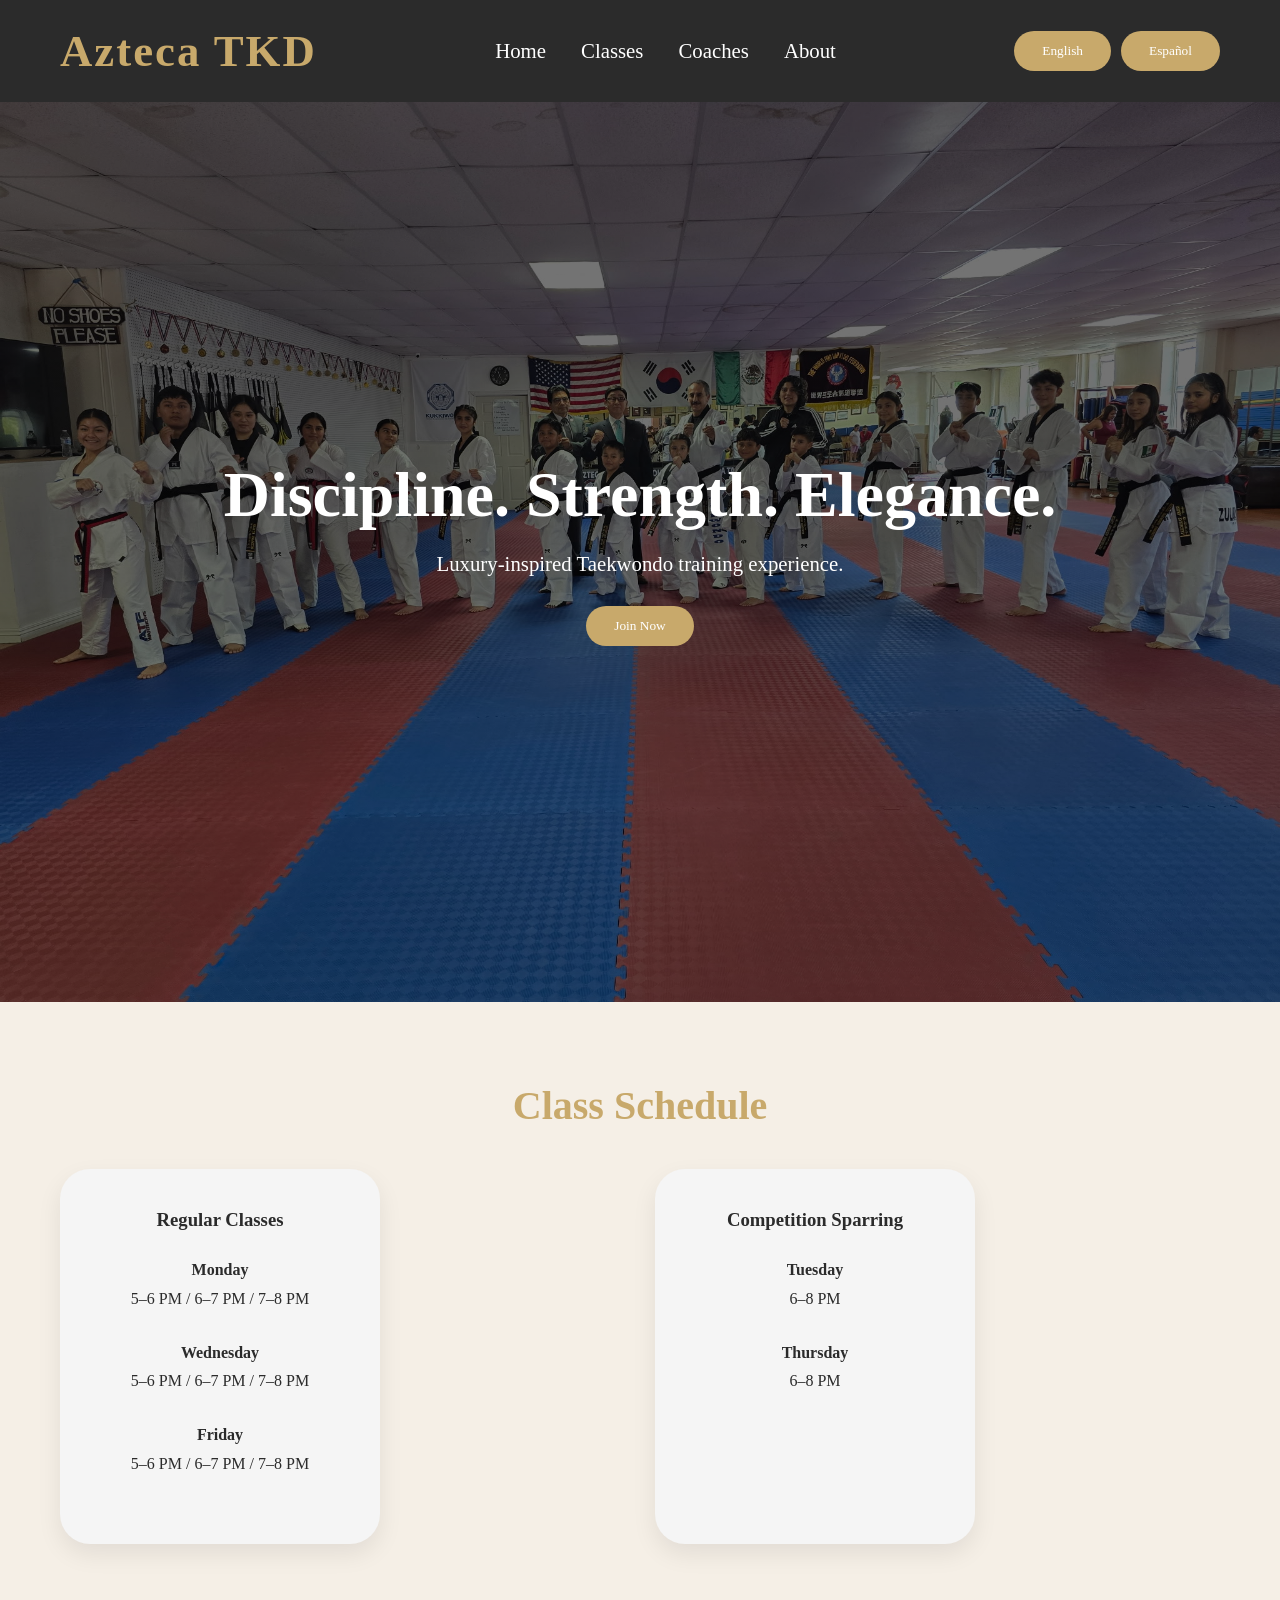
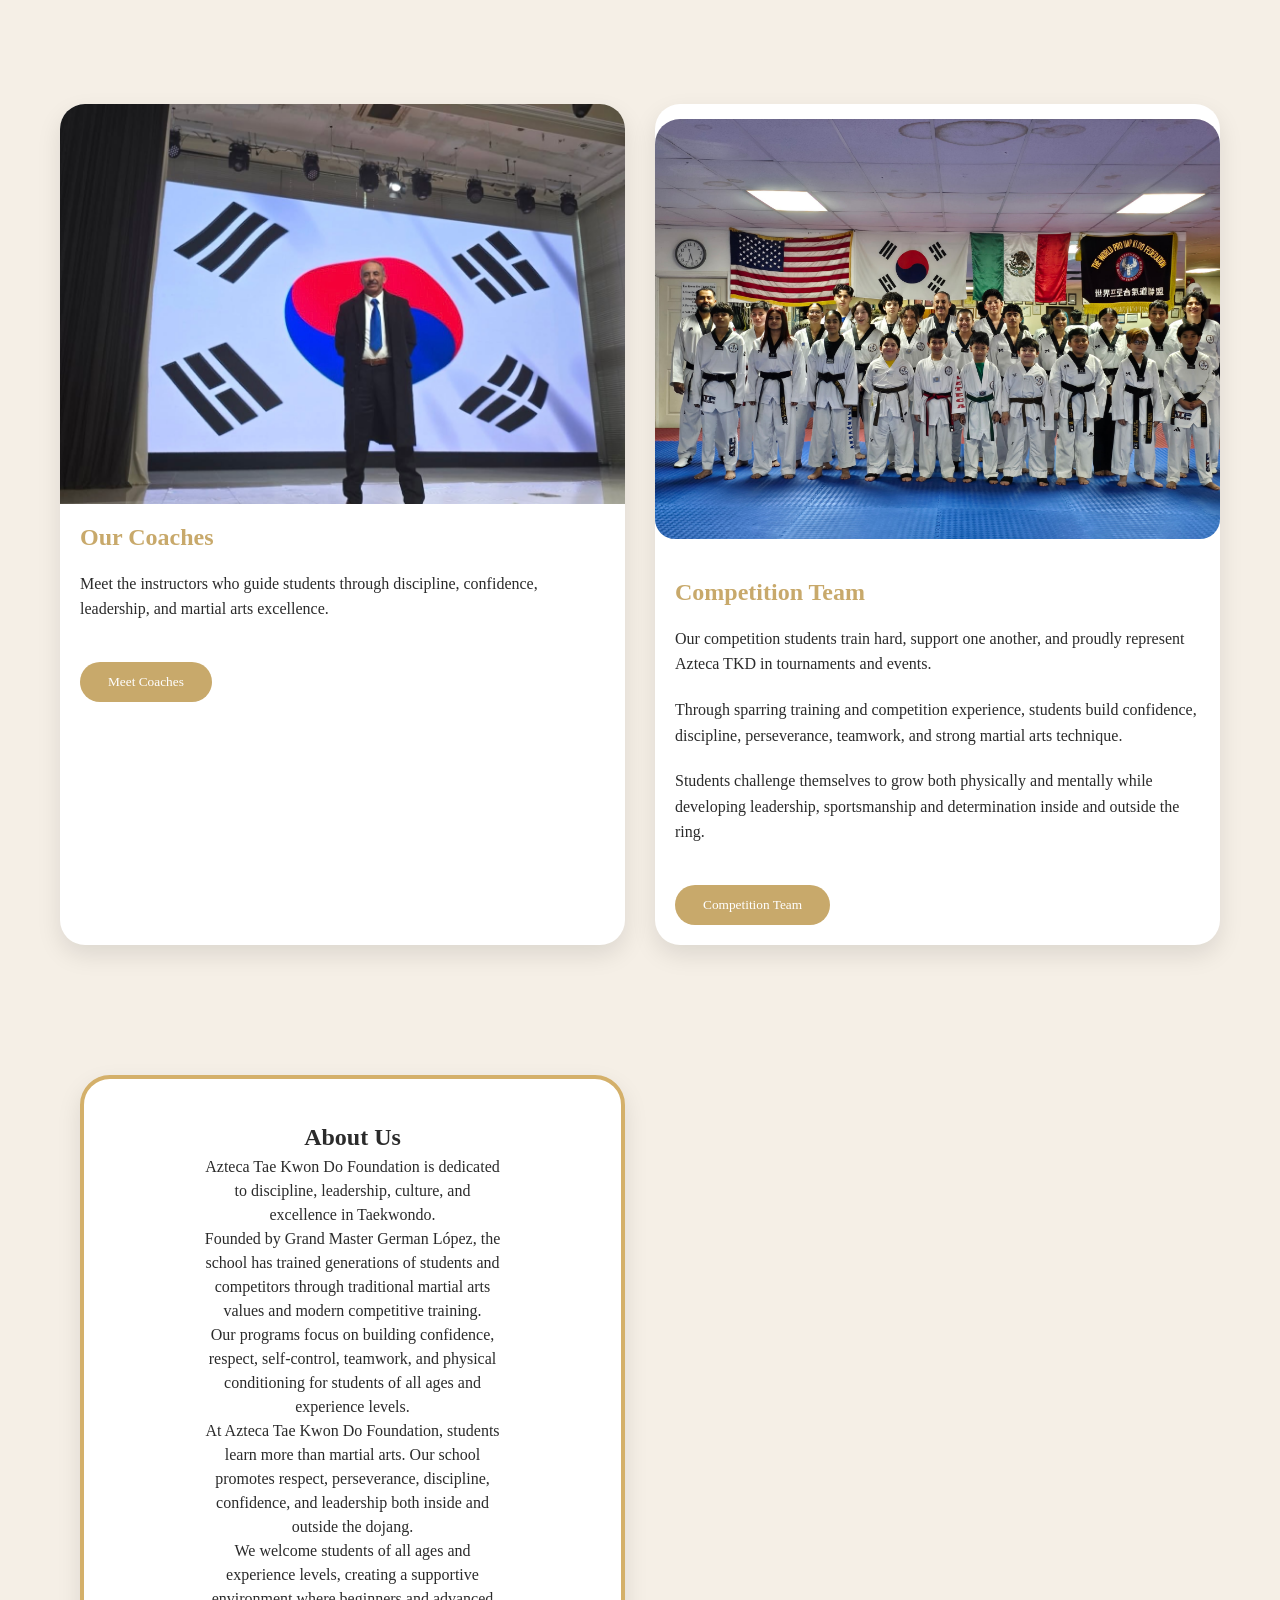
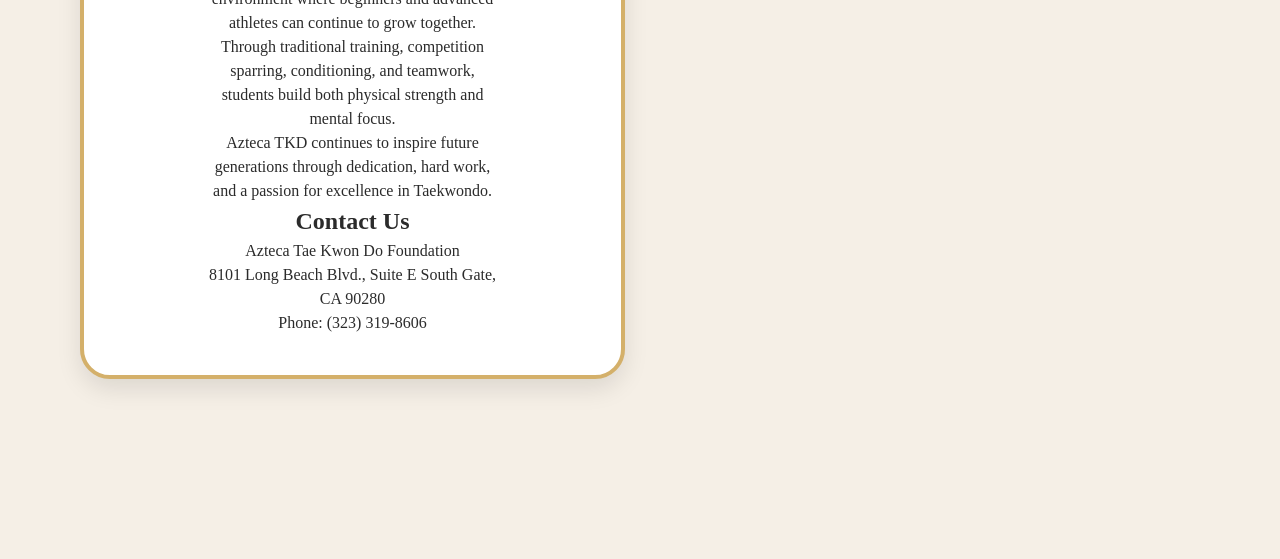
==== commit 2130d1a3: "Update index.html" ====
--- a/index.html
+++ b/index.html
@@ -133,6 +133,7 @@
     </p>
 </div>
 
+        </div>
     </section>
 
     <!-- ========================= -->
--- a/style.css
+++ b/style.css
@@ -741,3 +741,23 @@
     display: block;
     margin-bottom: 10px;
 }
+.schedule-container {
+    display: flex;
+    justify-content: center;
+    gap: 40px;
+    flex-wrap: wrap;
+}
+
+.schedule-card {
+    background: #f5f5f5;
+    padding: 40px 30px;
+    border-radius: 30px;
+    width: 320px;
+    text-align: center;
+    box-shadow: 0 10px 25px rgba(0,0,0,0.08);
+}
+
+.schedule-card p {
+    margin: 25px 0;
+    line-height: 1.8;
+}
